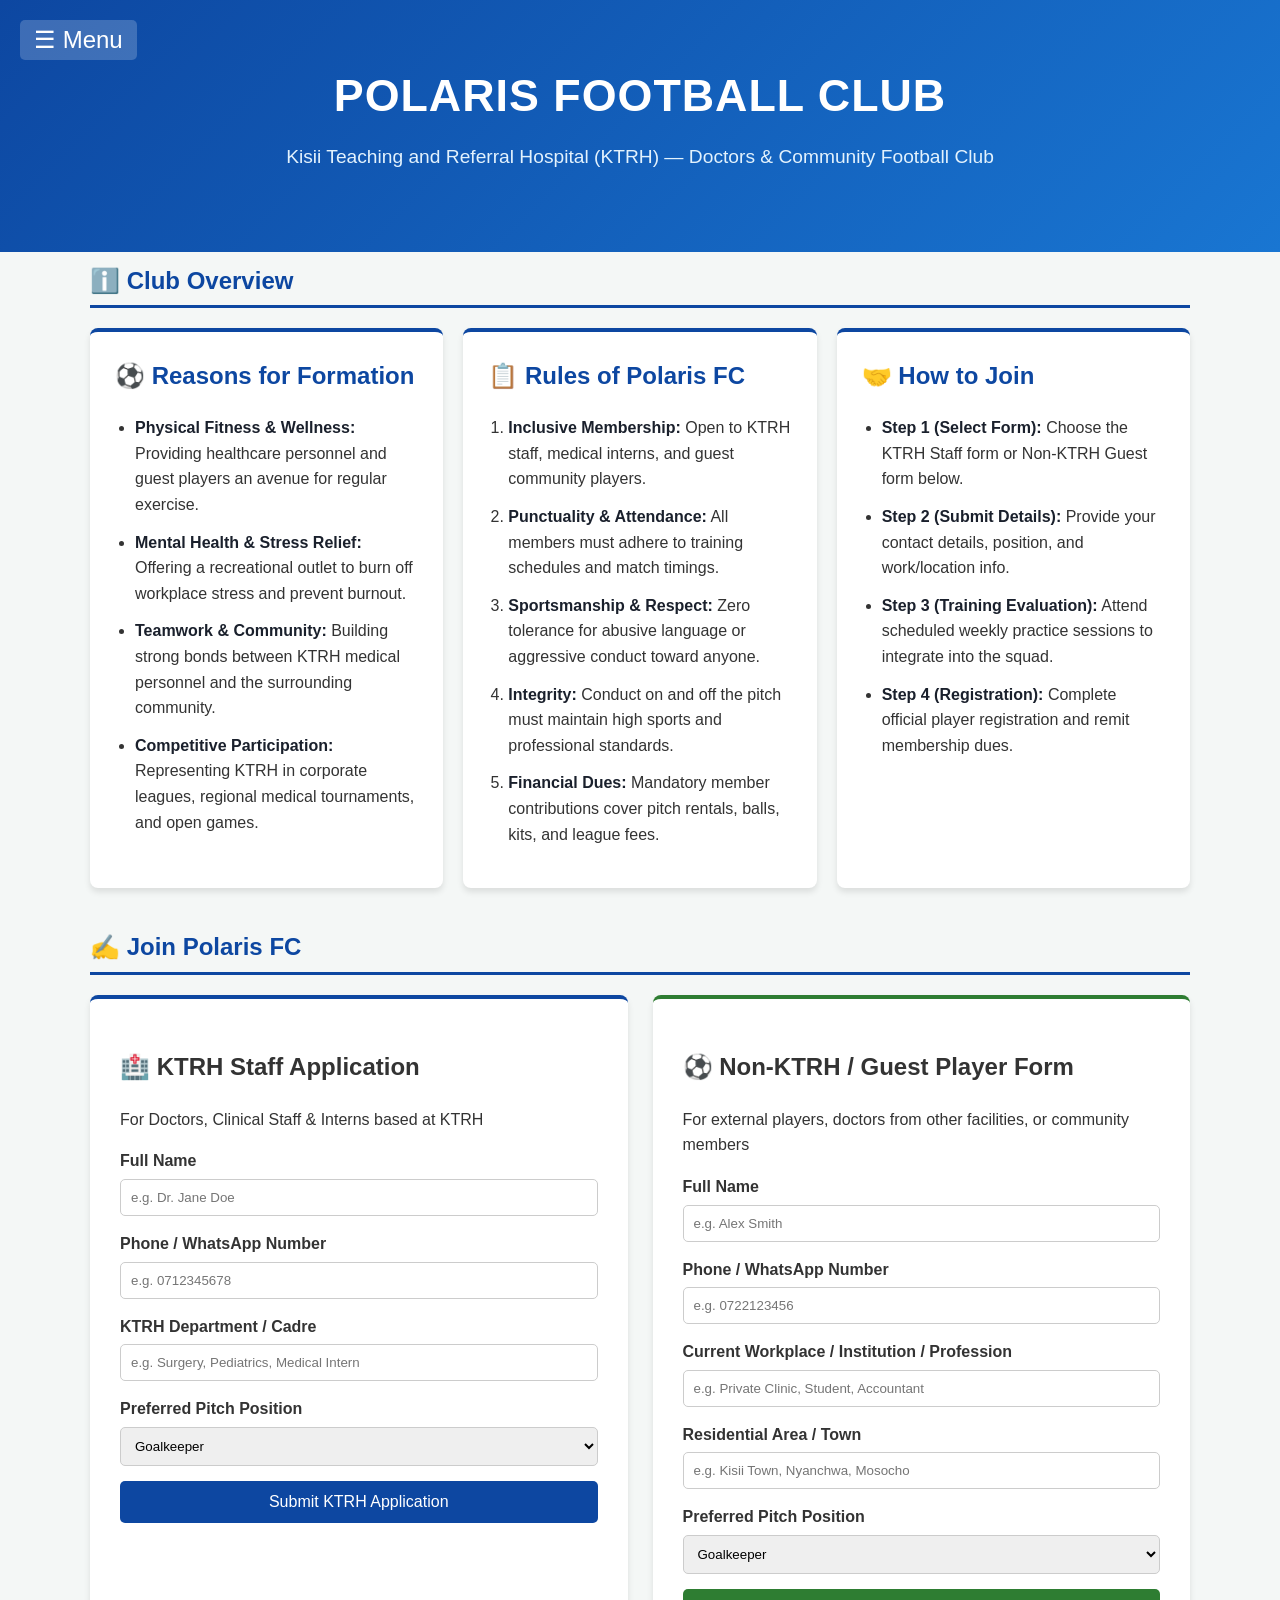
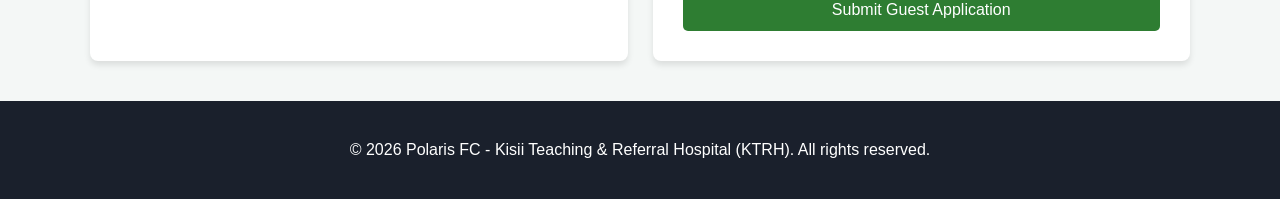
==== polarispublic/polarismain1.html @ 983ebf87 "fix news link to direct to public post index page" ====
<!DOCTYPE html>
<html lang="en">
<head>
    <meta charset="UTF-8">
    <meta name="viewport" content="width=device-width, initial-scale=1.0">
    <title>Polaris FC - KTRH Doctors & Community Football Club</title>
    <style>
        /* Base Styling */
        :root {
            --primary-color: #0d47a1;
            --secondary-color: #1976d2;
            --accent-color: #00e676;
            --dark-color: #1a202c;
            --light-bg: #f4f7f6;
            --card-shadow: 0 4px 6px rgba(0,0,0,0.1);
            --sidebar-width: 260px;
        }

        html {
            scroll-behavior: smooth;
        }

        body {
            font-family: 'Segoe UI', Tahoma, Geneva, Verdana, sans-serif;
            margin: 0;
            padding: 0;
            background-color: var(--light-bg);
            color: #333;
            line-height: 1.6;
            display: flex;
            min-height: 100vh;
        }

        /* --- SIDEBAR STYLES --- */
        .sidebar {
            width: var(--sidebar-width);
            background-color: var(--dark-color);
            color: white;
            position: fixed;
            top: 0;
            bottom: 0;
            left: 0;
            z-index: 1000;
            transition: transform 0.3s ease;
            display: flex;
            flex-direction: column;
            transform: translateX(-100%); /* Closed by default */
        }

        .sidebar.open {
            transform: translateX(0);
        }

        .sidebar-header {
            padding: 20px;
            background-color: #0f172a;
            font-size: 1.2rem;
            font-weight: bold;
            display: flex;
            justify-content: space-between;
            align-items: center;
        }

        .close-btn {
            background: none;
            border: none;
            color: white;
            font-size: 1.5rem;
            cursor: pointer;
        }

        .sidebar-menu {
            list-style: none;
            padding: 0;
            margin: 20px 0;
        }

        .sidebar-menu li a {
            display: block;
            padding: 15px 20px;
            color: #cbd5e1;
            text-decoration: none;
            font-weight: 500;
            transition: background 0.2s, color 0.2s;
            cursor: pointer;
        }

        .sidebar-menu li a:hover,
        .sidebar-menu li a.active {
            background-color: var(--primary-color);
            color: white;
        }

        .sidebar-overlay {
            position: fixed;
            top: 0;
            left: 0;
            right: 0;
            bottom: 0;
            background: rgba(0,0,0,0.5);
            z-index: 999;
            display: none;
        }

        .sidebar-overlay.active {
            display: block;
        }

        /* --- MAIN WRAPPER --- */
        .main-wrapper {
            width: 100%;
            flex-grow: 1;
            transition: margin-left 0.3s ease;
        }

        /* Hero Section */
        header {
            background: linear-gradient(135deg, var(--primary-color), var(--secondary-color));
            color: white;
            padding: 60px 20px;
            text-align: center;
            position: relative;
        }

        .hamburger-toggle {
            position: absolute;
            top: 20px;
            left: 20px;
            background: rgba(255, 255, 255, 0.2);
            border: none;
            color: white;
            font-size: 1.5rem;
            padding: 8px 14px;
            border-radius: 5px;
            cursor: pointer;
            line-height: 1;
        }

        .hamburger-toggle:hover {
            background: rgba(255, 255, 255, 0.3);
        }

        header h1 {
            margin: 0;
            font-size: 2.8rem;
            letter-spacing: 1px;
        }

        header p {
            font-size: 1.2rem;
            margin-top: 10px;
            color: #e3f2fd;
        }

        /* Container & Cards */
        .container {
            max-width: 1100px;
            margin: -30px auto 40px auto;
            padding: 0 20px;
        }

        .section-title {
            color: var(--primary-color);
            border-bottom: 3px solid var(--primary-color);
            padding-bottom: 5px;
            margin-top: 40px;
            margin-bottom: 20px;
            scroll-margin-top: 30px;
        }

        .grid {
            display: grid;
            grid-template-columns: repeat(auto-fit, minmax(300px, 1fr));
            gap: 20px;
        }

        .card {
            background: #ffffff;
            border-radius: 8px;
            padding: 25px;
            box-shadow: var(--card-shadow);
            border-top: 4px solid var(--primary-color);
            transition: transform 0.2s ease-in-out;
        }

        .card:hover {
            transform: translateY(-5px);
        }

        .card h2, .card h3 {
            color: var(--primary-color);
            margin-top: 0;
            display: flex;
            align-items: center;
            gap: 10px;
        }

        /* Content List Styling */
        ul, ol {
            padding-left: 20px;
        }

        li {
            margin-bottom: 12px;
        }

        li strong {
            color: var(--dark-color);
        }

        /* Forms Layout Grid */
        .forms-wrapper {
            display: grid;
            grid-template-columns: repeat(auto-fit, minmax(450px, 1fr));
            gap: 25px;
            margin-top: 20px;
            scroll-margin-top: 30px;
        }

        @media (max-width: 550px) {
            .forms-wrapper {
                grid-template-columns: 1fr;
            }
        }

        .join-form {
            background: #ffffff;
            border-radius: 8px;
            padding: 30px;
            box-shadow: var(--card-shadow);
            border-top: 4px solid var(--primary-color);
        }

        .join-form.non-ktrh-form {
            border-top: 4px solid #2e7d32;
        }

        .form-group {
            margin-bottom: 15px;
        }

        .form-group label {
            display: block;
            margin-bottom: 5px;
            font-weight: bold;
        }

        .form-group input, 
        .form-group select {
            width: 100%;
            padding: 10px;
            border: 1px solid #ccc;
            border-radius: 5px;
            box-sizing: border-box;
        }

        .btn {
            background-color: var(--primary-color);
            color: white;
            border: none;
            padding: 12px 20px;
            border-radius: 5px;
            font-size: 1rem;
            cursor: pointer;
            transition: background 0.3s ease;
            width: 100%;
        }

        .btn:hover {
            background-color: #052c65;
        }

        .btn-green {
            background-color: #2e7d32;
        }

        .btn-green:hover {
            background-color: #1b5e20;
        }

        footer {
            text-align: center;
            padding: 20px;
            background-color: var(--dark-color);
            color: white;
            margin-top: 40px;
        }
    </style>
</head>
<body>

    <!-- OVERLAY FOR MOBILE/COLLAPSED SIDEBAR -->
    <div class="sidebar-overlay" id="sidebarOverlay"></div>

    <!-- SIDEBAR DRAWER -->
    <aside class="sidebar" id="sidebar">
        <div class="sidebar-header">
            <span>Polaris FC Menu</span>
            <button class="close-btn" id="closeSidebar" aria-label="Close navigation menu">&times;</button>
        </div>
        <ul class="sidebar-menu">
            <li><a href="#clubOverviewSection" class="sidebar-link active">📊 Dashboard Overview</a></li>
            <!-- Root-relative path prevents path duplication errors -->
            <li><a href="index.html" class="sidebar-link">📢 News & Events</a></li>
            <li><a href="#registrationForms" class="sidebar-link">✍️ Player Application</a></li>
        </ul>
    </aside>

    <!-- MAIN PAGE CONTENT WRAPPER -->
    <div class="main-wrapper" id="dashboardTop">

        <!-- Header / Banner Section -->
        <header>
            <button class="hamburger-toggle" id="openSidebar" aria-expanded="false" aria-controls="sidebar" title="Open Menu">☰ Menu</button>
            <h1>POLARIS FOOTBALL CLUB</h1>
            <p>Kisii Teaching and Referral Hospital (KTRH) — Doctors & Community Football Club</p>
        </header>

        <div class="container">

            <!-- 1. CLUB OVERVIEW SECTION (AT TOP) -->
            <div id="clubOverviewSection">
                <h2 class="section-title">ℹ️ Club Overview</h2>
                <div class="grid">

                    <!-- Section 1: Reasons for Formation -->
                    <div class="card">
                        <h2>⚽ Reasons for Formation</h2>
                        <ul>
                            <li><strong>Physical Fitness & Wellness:</strong> Providing healthcare personnel and guest players an avenue for regular exercise.</li>
                            <li><strong>Mental Health & Stress Relief:</strong> Offering a recreational outlet to burn off workplace stress and prevent burnout.</li>
                            <li><strong>Teamwork & Community:</strong> Building strong bonds between KTRH medical personnel and the surrounding community.</li>
                            <li><strong>Competitive Participation:</strong> Representing KTRH in corporate leagues, regional medical tournaments, and open games.</li>
                        </ul>
                    </div>

                    <!-- Section 2: Club Rules -->
                    <div class="card">
                        <h2>📋 Rules of Polaris FC</h2>
                        <ol>
                            <li><strong>Inclusive Membership:</strong> Open to KTRH staff, medical interns, and guest community players.</li>
                            <li><strong>Punctuality & Attendance:</strong> All members must adhere to training schedules and match timings.</li>
                            <li><strong>Sportsmanship & Respect:</strong> Zero tolerance for abusive language or aggressive conduct toward anyone.</li>
                            <li><strong>Integrity:</strong> Conduct on and off the pitch must maintain high sports and professional standards.</li>
                            <li><strong>Financial Dues:</strong> Mandatory member contributions cover pitch rentals, balls, kits, and league fees.</li>
                        </ol>
                    </div>

                    <!-- Section 3: How to Join -->
                    <div class="card">
                        <h2>🤝 How to Join</h2>
                        <ul>
                            <li><strong>Step 1 (Select Form):</strong> Choose the KTRH Staff form or Non-KTRH Guest form below.</li>
                            <li><strong>Step 2 (Submit Details):</strong> Provide your contact details, position, and work/location info.</li>
                            <li><strong>Step 3 (Training Evaluation):</strong> Attend scheduled weekly practice sessions to integrate into the squad.</li>
                            <li><strong>Step 4 (Registration):</strong> Complete official player registration and remit membership dues.</li>
                        </ul>
                    </div>

                </div>
            </div>

            <!-- 2. PLAYER REGISTRATION FORMS -->
            <h2 class="section-title" id="registrationForms">✍️ Join Polaris FC</h2>
            <div class="forms-wrapper">
                
                <!-- FORM 1: KTRH Staff & Interns -->
                <div class="join-form">
                    <h2>🏥 KTRH Staff Application</h2>
                    <p>For Doctors, Clinical Staff & Interns based at KTRH</p>

                    <form id="ktrhForm">
                        <div class="form-group">
                            <label for="ktrhName">Full Name</label>
                            <input type="text" id="ktrhName" placeholder="e.g. Dr. Jane Doe" autocomplete="name" required>
                        </div>

                        <div class="form-group">
                            <label for="ktrhPhone">Phone / WhatsApp Number</label>
                            <input type="tel" id="ktrhPhone" placeholder="e.g. 0712345678" autocomplete="tel" required>
                        </div>

                        <div class="form-group">
                            <label for="ktrhDept">KTRH Department / Cadre</label>
                            <input type="text" id="ktrhDept" placeholder="e.g. Surgery, Pediatrics, Medical Intern" required>
                        </div>

                        <div class="form-group">
                            <label for="ktrhPosition">Preferred Pitch Position</label>
                            <select id="ktrhPosition">
                                <option value="Goalkeeper">Goalkeeper</option>
                                <option value="Defender">Defender</option>
                                <option value="Midfielder">Midfielder</option>
                                <option value="Forward">Forward</option>
                                <option value="Utility">Utility</option>
                            </select>
                        </div>

                        <button type="submit" class="btn">Submit KTRH Application</button>
                    </form>
                </div>

                <!-- FORM 2: Non-KTRH / Community Members -->
                <div class="join-form non-ktrh-form">
                    <h2>⚽ Non-KTRH / Guest Player Form</h2>
                    <p>For external players, doctors from other facilities, or community members</p>

                    <form id="nonKtrhForm">
                        <div class="form-group">
                            <label for="guestName">Full Name</label>
                            <input type="text" id="guestName" placeholder="e.g. Alex Smith" autocomplete="name" required>
                        </div>

                        <div class="form-group">
                            <label for="guestPhone">Phone / WhatsApp Number</label>
                            <input type="tel" id="guestPhone" placeholder="e.g. 0722123456" autocomplete="tel" required>
                        </div>

                        <div class="form-group">
                            <label for="guestOccupation">Current Workplace / Institution / Profession</label>
                            <input type="text" id="guestOccupation" placeholder="e.g. Private Clinic, Student, Accountant" required>
                        </div>

                        <div class="form-group">
                            <label for="guestLocation">Residential Area / Town</label>
                            <input type="text" id="guestLocation" placeholder="e.g. Kisii Town, Nyanchwa, Mosocho" required>
                        </div>

                        <div class="form-group">
                            <label for="guestPosition">Preferred Pitch Position</label>
                            <select id="guestPosition">
                                <option value="Goalkeeper">Goalkeeper</option>
                                <option value="Defender">Defender</option>
                                <option value="Midfielder">Midfielder</option>
                                <option value="Forward">Forward</option>
                                <option value="Utility">Utility</option>
                            </select>
                        </div>

                        <button type="submit" class="btn btn-green">Submit Guest Application</button>
                    </form>
                </div>

            </div>
        </div>

        <footer>
            <p>&copy; 2026 Polaris FC - Kisii Teaching & Referral Hospital (KTRH). All rights reserved.</p>
        </footer>
    </div>

    <!-- JavaScript Data Handler & Sidebar Control -->
    <script>
        // --- SIDEBAR TOGGLE & NAVIGATION LOGIC ---
        const sidebar = document.getElementById('sidebar');
        const sidebarOverlay = document.getElementById('sidebarOverlay');
        const openSidebarBtn = document.getElementById('openSidebar');
        const closeSidebarBtn = document.getElementById('closeSidebar');
        const sidebarLinks = document.querySelectorAll('.sidebar-link');

        function openNav() {
            sidebar.classList.add('open');
            sidebarOverlay.classList.add('active');
            openSidebarBtn.setAttribute('aria-expanded', 'true');
        }

        function closeNav() {
            sidebar.classList.remove('open');
            sidebarOverlay.classList.remove('active');
            openSidebarBtn.setAttribute('aria-expanded', 'false');
        }

        openSidebarBtn.addEventListener('click', openNav);
        closeSidebarBtn.addEventListener('click', closeNav);
        sidebarOverlay.addEventListener('click', closeNav);

        sidebarLinks.forEach(link => {
            link.addEventListener('click', function(e) {
                const href = this.getAttribute('href');

                // If navigating to an external page / HTML file, allow natural browser navigation
                if (href && !href.startsWith('#')) {
                    closeNav();
                    return; 
                }

                // For internal anchor scroll links
                sidebarLinks.forEach(l => l.classList.remove('active'));
                this.classList.add('active');

                closeNav();
            });
        });

        // Save submissions to browser storage
        function saveApplication(data) {
            let existingSubmissions = JSON.parse(localStorage.getItem('polaris_applications')) || [];
            existingSubmissions.push(data);
            localStorage.setItem('polaris_applications', JSON.stringify(existingSubmissions));
        }

        // 1. KTRH Form Submission
        document.getElementById('ktrhForm').addEventListener('submit', function(e) {
            e.preventDefault();

            const applicantData = {
                id: Date.now(),
                fullName: document.getElementById('ktrhName').value,
                phone: document.getElementById('ktrhPhone').value,
                memberCategory: 'KTRH Staff',
                affiliation: document.getElementById('ktrhDept').value,
                location: 'KTRH Hospital',
                position: document.getElementById('ktrhPosition').value,
                submittedAt: new Date().toLocaleString()
            };

            saveApplication(applicantData);
            alert(`Thank you ${applicantData.fullName}! Your KTRH Staff application has been submitted.`);
            this.reset();
        });

        // 2. Non-KTRH Guest Form Submission
        document.getElementById('nonKtrhForm').addEventListener('submit', function(e) {
            e.preventDefault();

            const applicantData = {
                id: Date.now(),
                fullName: document.getElementById('guestName').value,
                phone: document.getElementById('guestPhone').value,
                memberCategory: 'Non-KTRH Guest',
                affiliation: document.getElementById('guestOccupation').value,
                location: document.getElementById('guestLocation').value,
                position: document.getElementById('guestPosition').value,
                submittedAt: new Date().toLocaleString()
            };

            saveApplication(applicantData);
            alert(`Thank you ${applicantData.fullName}! Your Guest application has been submitted.`);
            this.reset();
        });
    </script>
</body>
</html>
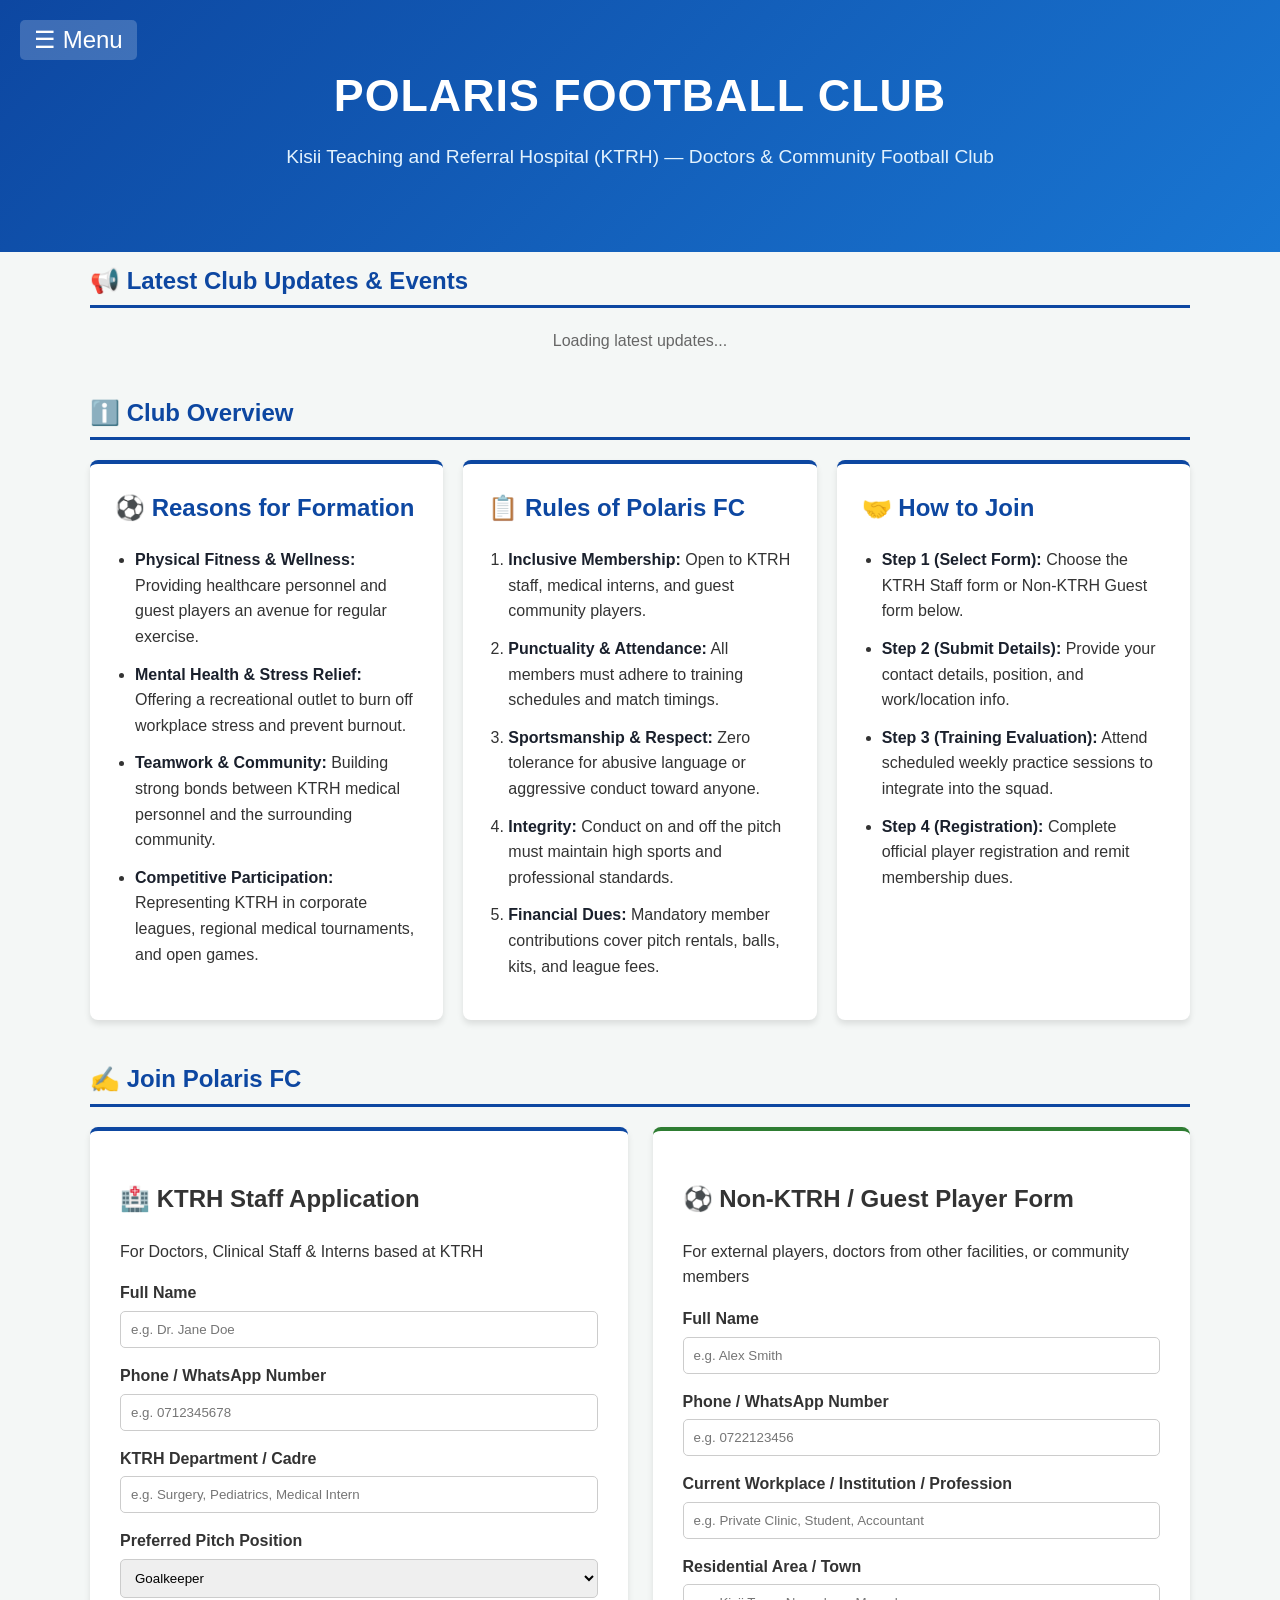
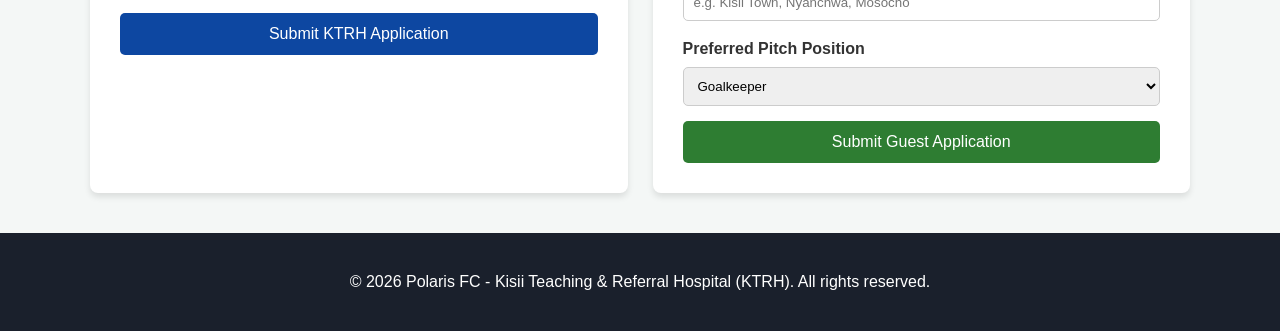
==== commit f1e29a48: "Update admin receiver and public Polaris pages" ====
--- a/polarispublic/polarismain1.html
+++ b/polarispublic/polarismain1.html
@@ -195,6 +195,32 @@
             gap: 10px;
         }
 
+        /* Live Feed / Dynamic News Cards */
+        .feed-card {
+            background: #ffffff;
+            border-radius: 8px;
+            padding: 25px;
+            box-shadow: var(--card-shadow);
+            margin-bottom: 20px;
+            border-left: 5px solid var(--primary-color);
+        }
+
+        .feed-card.event {
+            border-left-color: #2e7d32;
+        }
+
+        .badge {
+            padding: 4px 10px;
+            border-radius: 12px;
+            font-size: 0.75rem;
+            font-weight: bold;
+            display: inline-block;
+            margin-bottom: 10px;
+        }
+
+        .badge-post { background-color: #e3f2fd; color: #0d47a1; }
+        .badge-event { background-color: #e8f5e9; color: #2e7d32; }
+
         /* Content List Styling */
         ul, ol {
             padding-left: 20px;
@@ -300,9 +326,9 @@
         </div>
         <ul class="sidebar-menu">
             <li><a href="#clubOverviewSection" class="sidebar-link active">📊 Dashboard Overview</a></li>
-            <!-- Root-relative path prevents path duplication errors -->
-            <li><a href="index.html" class="sidebar-link">📢 News & Events</a></li>
+            <li><a href="#newsSection" class="sidebar-link">📢 Live News & Events</a></li>
             <li><a href="#registrationForms" class="sidebar-link">✍️ Player Application</a></li>
+            <li><a href="admin.html" target="_blank" class="sidebar-link">⚙️ Admin Portal ↗</a></li>
         </ul>
     </aside>
 
@@ -318,12 +344,21 @@
 
         <div class="container">
 
-            <!-- 1. CLUB OVERVIEW SECTION (AT TOP) -->
+            <!-- DYNAMIC PUBLISHED NEWS & EVENTS SECTION -->
+            <div id="newsSection">
+                <h2 class="section-title">📢 Latest Club Updates & Events</h2>
+                <div id="liveFeedContainer">
+                    <!-- Dynamic posts loaded from Firebase Realtime Database -->
+                    <p style="text-align: center; color: #666;">Loading latest updates...</p>
+                </div>
+            </div>
+
+            <!-- CLUB OVERVIEW SECTION -->
             <div id="clubOverviewSection">
                 <h2 class="section-title">ℹ️ Club Overview</h2>
                 <div class="grid">
 
-                    <!-- Section 1: Reasons for Formation -->
+                    <!-- Reasons for Formation -->
                     <div class="card">
                         <h2>⚽ Reasons for Formation</h2>
                         <ul>
@@ -334,7 +369,7 @@
                         </ul>
                     </div>
 
-                    <!-- Section 2: Club Rules -->
+                    <!-- Club Rules -->
                     <div class="card">
                         <h2>📋 Rules of Polaris FC</h2>
                         <ol>
@@ -346,7 +381,7 @@
                         </ol>
                     </div>
 
-                    <!-- Section 3: How to Join -->
+                    <!-- How to Join -->
                     <div class="card">
                         <h2>🤝 How to Join</h2>
                         <ul>
@@ -360,7 +395,7 @@
                 </div>
             </div>
 
-            <!-- 2. PLAYER REGISTRATION FORMS -->
+            <!-- PLAYER REGISTRATION FORMS -->
             <h2 class="section-title" id="registrationForms">✍️ Join Polaris FC</h2>
             <div class="forms-wrapper">
                 
@@ -449,9 +484,8 @@
         </footer>
     </div>
 
-    <!-- JavaScript Data Handler & Sidebar Control -->
+    <!-- UI Sidebar Control Script -->
     <script>
-        // --- SIDEBAR TOGGLE & NAVIGATION LOGIC ---
         const sidebar = document.getElementById('sidebar');
         const sidebarOverlay = document.getElementById('sidebarOverlay');
         const openSidebarBtn = document.getElementById('openSidebar');
@@ -477,66 +511,114 @@
         sidebarLinks.forEach(link => {
             link.addEventListener('click', function(e) {
                 const href = this.getAttribute('href');
-
-                // If navigating to an external page / HTML file, allow natural browser navigation
                 if (href && !href.startsWith('#')) {
                     closeNav();
                     return; 
                 }
-
-                // For internal anchor scroll links
                 sidebarLinks.forEach(l => l.classList.remove('active'));
                 this.classList.add('active');
-
                 closeNav();
             });
         });
-
-        // Save submissions to browser storage
-        function saveApplication(data) {
-            let existingSubmissions = JSON.parse(localStorage.getItem('polaris_applications')) || [];
-            existingSubmissions.push(data);
-            localStorage.setItem('polaris_applications', JSON.stringify(existingSubmissions));
-        }
-
-        // 1. KTRH Form Submission
-        document.getElementById('ktrhForm').addEventListener('submit', function(e) {
+    </script>
+
+    <!-- FIREBASE REALTIME DATABASE SCRIPT -->
+    <script type="module">
+        import { initializeApp } from "https://www.gstatic.com/firebasejs/10.8.0/firebase-app.js";
+        import { getDatabase, ref, push, onValue } from "https://www.gstatic.com/firebasejs/10.8.0/firebase-database.js";
+
+        // REPLACE THESE PLACEHOLDERS WITH YOUR ACTUAL FIREBASE CREDENTIALS
+        const firebaseConfig = {
+            apiKey: "YOUR_API_KEY",
+            authDomain: "YOUR_PROJECT_ID.firebaseapp.com",
+            databaseURL: "https://YOUR_PROJECT_ID-default-rtdb.firebaseio.com",
+            projectId: "YOUR_PROJECT_ID",
+            storageBucket: "YOUR_PROJECT_ID.appspot.com",
+            messagingSenderId: "YOUR_SENDER_ID",
+            appId: "YOUR_APP_ID"
+        };
+
+        const app = initializeApp(firebaseConfig);
+        const db = getDatabase(app);
+
+        // References matching Admin Panel
+        const postsRef = ref(db, 'polaris_published_content');
+        const appsRef = ref(db, 'polaris_applications');
+
+        // Load Live Feed (News & Events published from Admin Panel)
+        const liveFeedContainer = document.getElementById('liveFeedContainer');
+        onValue(postsRef, (snapshot) => {
+            const postsData = snapshot.val() || {};
+            liveFeedContainer.innerHTML = '';
+            const keys = Object.keys(postsData);
+
+            if (keys.length === 0) {
+                liveFeedContainer.innerHTML = `<p style="text-align: center; color: #666;">No announcements or events posted yet. Check back soon!</p>`;
+                return;
+            }
+
+            keys.reverse().forEach(key => {
+                const item = postsData[key];
+                const isEvent = item.type === 'event';
+                const cardDiv = document.createElement('div');
+                cardDiv.className = `feed-card ${isEvent ? 'event' : ''}`;
+                
+                cardDiv.innerHTML = `
+                    <span class="badge ${isEvent ? 'badge-event' : 'badge-post'}">${isEvent ? 'UPCOMING EVENT' : 'NEWS UPDATE'}</span>
+                    <h3>${item.title}</h3>
+                    ${isEvent ? `<p><strong>📅 Date:</strong> ${item.date} | <strong>⏰ Time:</strong> ${item.time \vert{}\vert{} 'TBD'} \vert{} <strong>📍 Location:</strong> ${item.location || 'TBD'}</p>` : `<p style="font-size: 0.85rem; color: #66";>Published on: ${item.date}</p>`}
+                    <p>${item.content.replace(/\n/g, '<br>')}</p>
+                `;
+                liveFeedContainer.appendChild(cardDiv);
+            });
+        });
+
+        // KTRH Form Submission
+        document.getElementById('ktrhForm').addEventListener('submit', async function(e) {
             e.preventDefault();
 
             const applicantData = {
-                id: Date.now(),
                 fullName: document.getElementById('ktrhName').value,
                 phone: document.getElementById('ktrhPhone').value,
                 memberCategory: 'KTRH Staff',
                 affiliation: document.getElementById('ktrhDept').value,
                 location: 'KTRH Hospital',
                 position: document.getElementById('ktrhPosition').value,
-                submittedAt: new Date().toLocaleString()
+                submittedAt: new Date().toISOString().split('T')[0]
             };
 
-            saveApplication(applicantData);
-            alert(`Thank you ${applicantData.fullName}! Your KTRH Staff application has been submitted.`);
-            this.reset();
+            try {
+                await push(appsRef, applicantData);
+                alert(`Thank you ${applicantData.fullName}! Your KTRH Staff application has been submitted successfully.`);
+                this.reset();
+            } catch (error) {
+                console.error("Error submitting application:", error);
+                alert("Failed to submit. Please check your internet connection.");
+            }
         });
 
-        // 2. Non-KTRH Guest Form Submission
-        document.getElementById('nonKtrhForm').addEventListener('submit', function(e) {
+        // Non-KTRH Guest Form Submission
+        document.getElementById('nonKtrhForm').addEventListener('submit', async function(e) {
             e.preventDefault();
 
             const applicantData = {
-                id: Date.now(),
                 fullName: document.getElementById('guestName').value,
                 phone: document.getElementById('guestPhone').value,
                 memberCategory: 'Non-KTRH Guest',
                 affiliation: document.getElementById('guestOccupation').value,
                 location: document.getElementById('guestLocation').value,
                 position: document.getElementById('guestPosition').value,
-                submittedAt: new Date().toLocaleString()
+                submittedAt: new Date().toISOString().split('T')[0]
             };
 
-            saveApplication(applicantData);
-            alert(`Thank you ${applicantData.fullName}! Your Guest application has been submitted.`);
-            this.reset();
+            try {
+                await push(appsRef, applicantData);
+                alert(`Thank you ${applicantData.fullName}! Your Guest application has been submitted successfully.`);
+                this.reset();
+            } catch (error) {
+                console.error("Error submitting application:", error);
+                alert("Failed to submit. Please check your internet connection.");
+            }
         });
     </script>
 </body>
